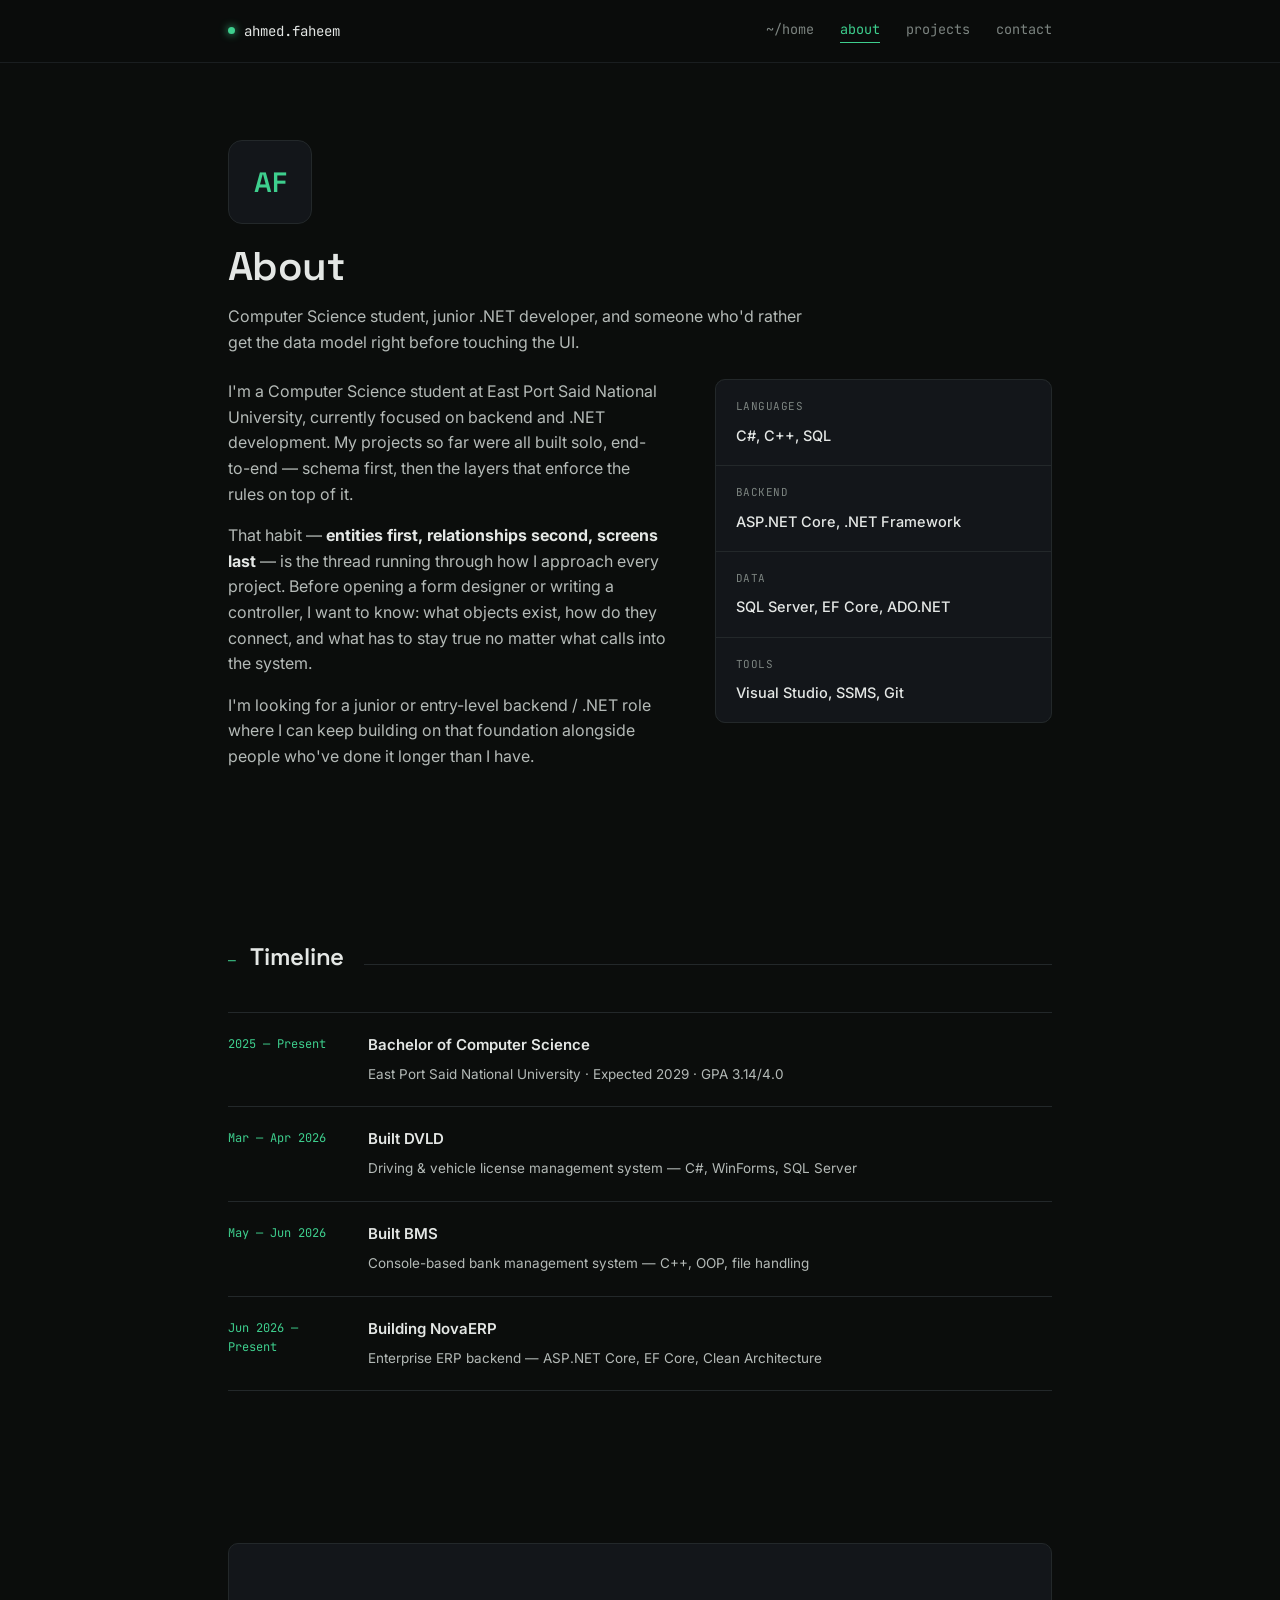
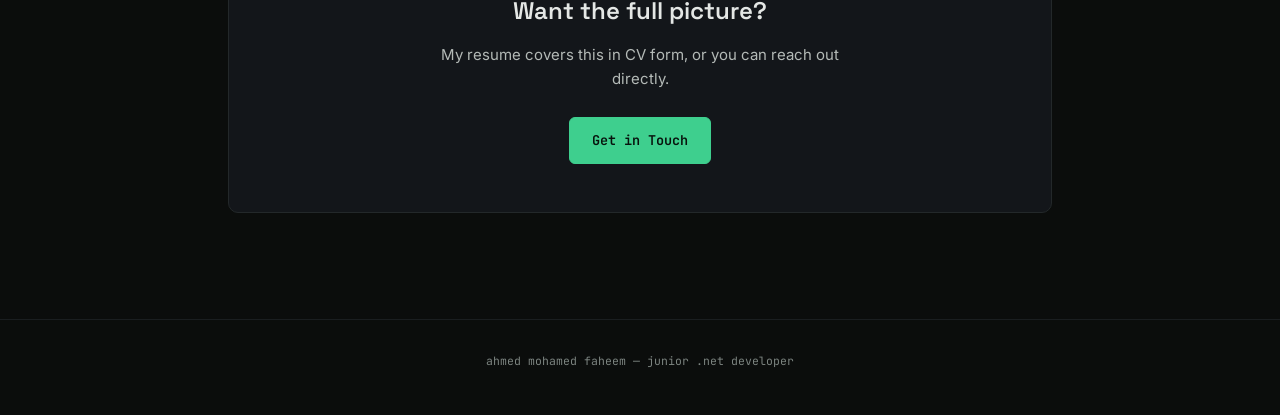
==== about.html @ 4e52b05b "Add files via upload" ====
<!DOCTYPE html>
<html lang="en">
<head>
<meta charset="UTF-8">
<meta name="viewport" content="width=device-width, initial-scale=1.0">
<title>About — Ahmed Faheem</title>
<link rel="stylesheet" href="styles.css">
<link rel="preconnect" href="https://fonts.googleapis.com">
<link href="https://fonts.googleapis.com/css2?family=Space+Grotesk:wght@500;600;700&family=Inter:wght@400;500;600;700&family=JetBrains+Mono:wght@400;500;600&display=swap" rel="stylesheet">
</head>
<body>

<nav class="nav">
  <div class="wrap">
    <a href="index.html" class="nav-mark"><span class="dot"></span>ahmed.faheem</a>
    <div class="nav-links">
      <a href="index.html">~/home</a>
      <a href="about.html" class="active">about</a>
      <a href="index.html#projects">projects</a>
      <a href="contact.html">contact</a>
    </div>
  </div>
</nav>

<header class="detail-head">
  <div class="wrap">
    <!-- AVATAR_SLOT: replace .avatar-fallback below with
         <img class="avatar" src="avatar.jpg" alt="Ahmed Mohamed Faheem">
         once a photo is provided -->
    <div class="avatar-fallback reveal">AF</div>
    <h1 class="detail-title reveal" style="margin-bottom:14px;">About</h1>
    <p class="detail-sub reveal">Computer Science student, junior .NET developer, and someone who'd rather get the data model right before touching the UI.</p>
  </div>
</header>

<section style="padding-top:24px;">
  <div class="wrap">
    <div class="about-grid reveal">
      <div class="about-text">
        <p>I'm a Computer Science student at East Port Said National University, currently focused on backend and .NET development. My projects so far were all built solo, end-to-end — schema first, then the layers that enforce the rules on top of it.</p>
        <p>That habit — <b>entities first, relationships second, screens last</b> — is the thread running through how I approach every project. Before opening a form designer or writing a controller, I want to know: what objects exist, how do they connect, and what has to stay true no matter what calls into the system.</p>
        <p>I'm looking for a junior or entry-level backend / .NET role where I can keep building on that foundation alongside people who've done it longer than I have.</p>
      </div>
      <div class="skills-grid" style="grid-template-columns:1fr; align-self:start;">
        <div class="skill-cell"><div class="skill-cell-label">Languages</div><div class="skill-cell-value">C#, C++, SQL</div></div>
        <div class="skill-cell"><div class="skill-cell-label">Backend</div><div class="skill-cell-value">ASP.NET Core, .NET Framework</div></div>
        <div class="skill-cell"><div class="skill-cell-label">Data</div><div class="skill-cell-value">SQL Server, EF Core, ADO.NET</div></div>
        <div class="skill-cell"><div class="skill-cell-label">Tools</div><div class="skill-cell-value">Visual Studio, SSMS, Git</div></div>
      </div>
    </div>
  </div>
</section>

<section>
  <div class="wrap">
    <div class="section-head reveal">
      <span class="section-num">—</span>
      <span class="section-title">Timeline</span>
      <span class="section-rule"></span>
    </div>
    <div class="timeline reveal">
      <div class="timeline-item">
        <div class="timeline-date">2025 — Present</div>
        <div class="timeline-body">
          <b>Bachelor of Computer Science</b>
          <span>East Port Said National University · Expected 2029 · GPA 3.14/4.0</span>
        </div>
      </div>
      <div class="timeline-item">
        <div class="timeline-date">Mar — Apr 2026</div>
        <div class="timeline-body">
          <b>Built DVLD</b>
          <span>Driving &amp; vehicle license management system — C#, WinForms, SQL Server</span>
        </div>
      </div>
      <div class="timeline-item">
        <div class="timeline-date">May — Jun 2026</div>
        <div class="timeline-body">
          <b>Built BMS</b>
          <span>Console-based bank management system — C++, OOP, file handling</span>
        </div>
      </div>
      <div class="timeline-item">
        <div class="timeline-date">Jun 2026 — Present</div>
        <div class="timeline-body">
          <b>Building NovaERP</b>
          <span>Enterprise ERP backend — ASP.NET Core, EF Core, Clean Architecture</span>
        </div>
      </div>
    </div>
  </div>
</section>

<section>
  <div class="wrap">
    <div class="cta-band reveal">
      <h2>Want the full picture?</h2>
      <p>My resume covers this in CV form, or you can reach out directly.</p>
      <a class="btn btn-solid" href="contact.html">Get in Touch</a>
    </div>
  </div>
</section>

<footer>
  ahmed mohamed faheem — junior .net developer
</footer>

<script src="script.js"></script>
</body>
</html>
---- styles.css ----
:root{
  --bg:#0B0D0C;
  --surface:#13161A;
  --surface-2:#171B1E;
  --border:#23282A;
  --border-soft:#1A1E20;
  --text:#E4E7E5;
  --text-soft:#B4BAB7;
  --muted:#7C8480;
  --accent:#3ECF8E;
  --accent-dim:#2A9D6C;
  --accent-wash:rgba(62,207,142,0.08);
  --mono:'JetBrains Mono','SF Mono','Courier New',monospace;
  --display:'Space Grotesk',-apple-system,'Segoe UI',sans-serif;
  --sans:'Inter',-apple-system,'Segoe UI',sans-serif;
}

*{margin:0;padding:0;box-sizing:border-box;}
html{scroll-behavior:smooth;}
body{
  background:var(--bg);
  color:var(--text);
  font-family:var(--sans);
  line-height:1.6;
  font-size:16px;
  -webkit-font-smoothing:antialiased;
}
a{color:inherit;text-decoration:none;}
::selection{background:rgba(62,207,142,0.25); color:#fff;}
a:focus-visible, button:focus-visible{ outline:2px solid var(--accent); outline-offset:3px; border-radius:2px; }
@media (prefers-reduced-motion: reduce){ *{animation-duration:0.01ms !important; transition-duration:0.01ms !important;} }
img{max-width:100%;display:block;}

.wrap{max-width:880px; margin:0 auto; padding:0 28px;}
.wrap-narrow{max-width:680px; margin:0 auto; padding:0 28px;}

/* ---------- NAV ---------- */
.nav{
  position:fixed; top:0; left:0; right:0; z-index:50;
  background:rgba(11,13,12,0.85);
  backdrop-filter:blur(10px);
  border-bottom:1px solid var(--border-soft);
  transition:border-color .25s;
}
.nav.scrolled{ border-bottom-color:var(--border); }
.nav .wrap{ display:flex; align-items:center; justify-content:space-between; height:62px; gap:12px; max-width:880px; }
.nav-mark{ font-family:var(--mono); font-size:14px; color:var(--text); flex-shrink:0; display:flex; align-items:center; gap:9px; }
.nav-mark .dot{ width:7px; height:7px; border-radius:50%; background:var(--accent); box-shadow:0 0 8px var(--accent); flex-shrink:0; }
.nav-links{ display:flex; gap:26px; font-size:13.5px; font-family:var(--mono); overflow-x:auto; -ms-overflow-style:none; scrollbar-width:none; min-width:0; }
.nav-links::-webkit-scrollbar{ display:none; }
.nav-links a{ color:var(--muted); transition:color .15s; white-space:nowrap; flex-shrink:0; position:relative; padding-bottom:3px; }
.nav-links a:hover{color:var(--text);}
.nav-links a.active{ color:var(--accent); }
.nav-links a.active::after{ content:''; position:absolute; left:0; right:0; bottom:0; height:1px; background:var(--accent); }
@media (max-width:480px){
  .nav .wrap{ padding:0 18px; }
  .nav-links{ gap:16px; font-size:12.5px; mask-image:linear-gradient(to right, black 88%, transparent 100%); }
}

/* ---------- HERO / TERMINAL ---------- */
.hero{ padding:148px 0 88px; }
.term{
  background:var(--surface); border:1px solid var(--border); border-radius:10px;
  overflow:hidden; box-shadow:0 24px 60px -30px rgba(0,0,0,0.6);
}
.term-bar{
  display:flex; align-items:center; gap:8px; padding:11px 16px;
  border-bottom:1px solid var(--border); background:var(--surface-2);
}
.term-dot{ width:10px; height:10px; border-radius:50%; }
.term-dot.r{ background:#FF5F57; } .term-dot.y{ background:#FEBC2E; } .term-dot.g{ background:#28C840; }
.term-title{ margin-left:8px; font-family:var(--mono); font-size:12px; color:var(--muted); }
.term-body{ padding:26px 28px 30px; font-family:var(--mono); font-size:14.5px; line-height:1.9; }
.term-line{ display:flex; gap:10px; flex-wrap:wrap; }
.term-prompt{ color:var(--accent); flex-shrink:0; }
.term-cmd{ color:var(--text); }
.term-out{ color:var(--text-soft); padding-left:20px; margin-bottom:4px; }
.term-out b{ color:var(--text); font-weight:600; }
.term-list{ padding-left:20px; color:var(--text-soft); }
.term-list span{ color:var(--accent); }
.cursor{
  display:inline-block; width:7px; height:15px; background:var(--accent);
  margin-left:6px; vertical-align:middle; animation:blink 1.1s step-end infinite;
}
@keyframes blink{ 50%{ opacity:0; } }

.hero-actions{ display:flex; gap:14px; margin-top:32px; flex-wrap:wrap; }

/* ---------- BUTTONS ---------- */
.btn{
  font-family:var(--mono); font-size:13.5px; font-weight:500; padding:12px 22px; border-radius:6px;
  transition:border-color .15s, background .15s, color .15s, transform .15s;
  display:inline-flex; align-items:center; gap:8px; cursor:pointer;
}
.btn:active{ transform:scale(0.97); }
.btn-solid{ background:var(--accent); color:#08130D; border:1px solid var(--accent); font-weight:600; }
.btn-solid:hover{ background:var(--accent-dim); border-color:var(--accent-dim); }
.btn-line{ border:1px solid var(--border); color:var(--text); }
.btn-line:hover{ border-color:var(--accent); color:var(--accent); }

/* ---------- SECTION SHELL ---------- */
section{padding:76px 0;}
.section-head{ margin-bottom:36px; display:flex; align-items:baseline; gap:14px; }
.section-num{ font-family:var(--mono); font-size:13px; color:var(--accent); }
.section-title{ font-family:var(--display); font-size:24px; font-weight:600; letter-spacing:-0.01em; }
.section-rule{ flex:1; height:1px; background:var(--border); margin-left:6px; }

/* ---------- ABOUT / INTRO TEXT ---------- */
.intro-text{ color:var(--text-soft); font-size:16px; max-width:640px; }
.intro-text b{ color:var(--text); font-weight:600; }

/* ---------- SKILLS ---------- */
.skills-grid{ display:grid; grid-template-columns:repeat(auto-fit, minmax(160px,1fr)); gap:1px; border:1px solid var(--border); background:var(--border); border-radius:10px; overflow:hidden; }
.skill-cell{ background:var(--surface); padding:18px 20px; transition:background .15s; }
.skill-cell:hover{ background:var(--surface-2); }
.skill-cell-label{ font-family:var(--mono); font-size:11px; color:var(--muted); text-transform:uppercase; letter-spacing:0.05em; margin-bottom:8px; }
.skill-cell-value{ font-size:14.5px; color:var(--text); font-weight:500; }

/* ---------- PROJECT LIST (senior dense rows) ---------- */
.work-list{ border-top:1px solid var(--border); }
.work-row{
  display:block; padding:30px 0; border-bottom:1px solid var(--border);
  transition:background .15s; position:relative;
}
.work-row-top{ display:flex; align-items:baseline; justify-content:space-between; gap:16px; margin-bottom:8px; flex-wrap:wrap; }
.work-row-title{ font-family:var(--display); font-size:19px; font-weight:600; display:flex; align-items:center; gap:10px; }
.work-row-title a{ transition:color .15s; }
.work-row-title a:hover{ color:var(--accent); }
.work-row-date{ font-family:var(--mono); font-size:12px; color:var(--muted); white-space:nowrap; }
.work-row-desc{ color:var(--text-soft); font-size:14.5px; margin-bottom:12px; max-width:600px; }
.work-row-tags{ font-family:var(--mono); font-size:11.5px; color:var(--muted); margin-bottom:10px; }
.work-row-tags span:not(:last-child)::after{ content:' · '; }
.work-row-link{
  font-family:var(--mono); font-size:13px; color:var(--accent); display:inline-flex; align-items:center; gap:6px;
  transition:gap .15s;
}
.work-row-link:hover{ gap:10px; }
.status-tag{
  font-family:var(--mono); font-size:10.5px; font-weight:600; padding:3px 9px; border-radius:10px;
  text-transform:uppercase; letter-spacing:0.04em; border:1px solid;
}
.status-progress{ color:#E0AA3E; border-color:#3A331E; background:#1C180E; }
.status-done{ color:var(--accent); border-color:#1E3327; background:#0E1714; }

/* ---------- PROJECT DETAIL PAGE ---------- */
.detail-head{ padding:140px 0 0; }
.back-link{
  font-family:var(--mono); font-size:13px; color:var(--muted);
  display:inline-flex; align-items:center; gap:6px; margin-bottom:26px;
  transition:color .15s;
}
.back-link:hover{color:var(--accent);}
.detail-title-row{ display:flex; align-items:flex-start; gap:14px; flex-wrap:wrap; margin-bottom:14px; }
.detail-title{ font-family:var(--display); font-size:clamp(28px,4.4vw,40px); font-weight:600; letter-spacing:-0.015em; line-height:1.15; }
.detail-sub{ color:var(--text-soft); font-size:16px; max-width:600px; margin-bottom:0; }

.meta-strip{
  display:flex; gap:36px; flex-wrap:wrap; padding:28px 0 0; margin-top:32px;
  border-top:1px solid var(--border);
}
.meta-item span:first-child{ display:block; font-family:var(--mono); font-size:11px; color:var(--muted); text-transform:uppercase; letter-spacing:0.05em; margin-bottom:6px; }
.meta-item span:last-child{ font-size:14px; color:var(--text); font-weight:500; }
.meta-item a{ color:var(--accent); }
.meta-item a:hover{ text-decoration:underline; }

.detail-block{ margin-bottom:52px; }
.detail-block h2{ font-family:var(--display); font-size:19px; font-weight:600; margin-bottom:14px; color:var(--text); }
.detail-block p{ color:var(--text-soft); font-size:15.5px; margin-bottom:13px; max-width:640px; }
.detail-block p b{ color:var(--text); font-weight:600; }

.schema-grid{ display:grid; grid-template-columns:repeat(auto-fit, minmax(160px,1fr)); gap:1px; margin:22px 0; border:1px solid var(--border); background:var(--border); border-radius:8px; overflow:hidden; }
.schema-table{ background:var(--surface); font-family:var(--mono); font-size:12px; }
.schema-table-head{ padding:9px 13px; font-weight:600; color:var(--accent); border-bottom:1px solid var(--border); background:var(--surface-2); }
.schema-table-row{ padding:7px 13px; border-bottom:1px solid var(--border-soft); color:var(--text-soft); display:flex; justify-content:space-between; gap:8px; }
.schema-table-row:last-child{ border-bottom:none; }
.schema-table-row em{ color:var(--muted); font-style:normal; font-size:11px; }

.code-block{
  background:var(--surface); border:1px solid var(--border); color:var(--text-soft); padding:20px 22px; border-radius:8px;
  font-family:var(--mono); font-size:12.5px; line-height:1.85; margin:20px 0; overflow-x:auto;
}
.code-block .c1{color:var(--accent);}
.code-block .c2{color:#6B93C9;}

.feature-list{ list-style:none; border-top:1px solid var(--border); }
.feature-list li{ padding:18px 0; border-bottom:1px solid var(--border); color:var(--text-soft); font-size:15px; max-width:660px; }
.feature-list b{ color:var(--text); }

.tag-row{ display:flex; flex-wrap:wrap; gap:8px; }
.tag{
  font-family:var(--mono); font-size:11.5px; padding:5px 11px;
  background:var(--surface); border:1px solid var(--border); color:var(--text-soft); border-radius:5px;
}

.detail-nav{
  display:flex; justify-content:space-between; padding:32px 0; border-top:1px solid var(--border);
  font-family:var(--mono); font-size:13px;
}
.detail-nav a{ color:var(--muted); transition:color .15s; }
.detail-nav a:hover{ color:var(--accent); }

/* ---------- ABOUT PAGE ---------- */
.about-grid{ display:grid; grid-template-columns:1.3fr 1fr; gap:48px; }
@media (max-width:760px){ .about-grid{grid-template-columns:1fr;} }
.about-text p{ color:var(--text-soft); font-size:16px; margin-bottom:16px; max-width:520px; }
.about-text b{ color:var(--text); }

.avatar{
  width:84px; height:84px; border-radius:14px; object-fit:cover;
  border:1px solid var(--border); margin-bottom:20px;
}
.avatar-fallback{
  width:84px; height:84px; border-radius:14px; margin-bottom:20px;
  background:var(--surface); border:1px solid var(--border);
  display:flex; align-items:center; justify-content:center;
  font-family:var(--display); font-size:28px; font-weight:600; color:var(--accent);
}

.timeline{ border-top:1px solid var(--border); }
.timeline-item{ display:grid; grid-template-columns:120px 1fr; gap:20px; padding:20px 0; border-bottom:1px solid var(--border); }
.timeline-date{ font-family:var(--mono); font-size:12px; color:var(--accent); padding-top:2px; }
.timeline-body b{ display:block; color:var(--text); margin-bottom:4px; font-size:15px; font-weight:600; }
.timeline-body span{ color:var(--text-soft); font-size:13.5px; }

/* ---------- CONTACT PAGE ---------- */
.contact-list{ border-top:1px solid var(--border); }
.contact-row{
  display:flex; justify-content:space-between; align-items:center;
  padding:22px 0; border-bottom:1px solid var(--border); transition:padding-left .15s, color .15s;
}
.contact-row:hover{ padding-left:6px; color:var(--accent); }
.contact-row-label{ font-family:var(--mono); font-size:12px; color:var(--muted); width:110px; flex-shrink:0; }
.contact-row-value{ font-size:15.5px; font-weight:500; flex:1; }
.contact-row-arrow{ font-family:var(--mono); color:var(--muted); transition:color .15s, transform .15s; }
.contact-row:hover .contact-row-arrow{ color:var(--accent); transform:translateX(3px); }

footer{
  padding:32px 0 44px; text-align:center; font-family:var(--mono); font-size:11.5px;
  color:var(--muted); border-top:1px solid var(--border-soft); margin-top:30px;
}

/* CTA band */
.cta-band{ border:1px solid var(--border); border-radius:10px; padding:48px 40px; text-align:center; background:var(--surface); }
.cta-band h2{ font-family:var(--display); font-size:24px; font-weight:600; margin-bottom:12px; }
.cta-band p{ color:var(--text-soft); max-width:440px; margin:0 auto 26px; font-size:15px; }

/* reveal on scroll — subtle, single pass */
.reveal{ opacity:0; transform:translateY(10px); transition:opacity .45s ease, transform .45s ease; }
.reveal.is-visible{ opacity:1; transform:translateY(0); }

/* back to top */
.back-to-top{
  position:fixed; bottom:24px; right:24px; z-index:60;
  width:42px; height:42px; border-radius:8px;
  background:var(--surface); border:1px solid var(--border); color:var(--text);
  display:flex; align-items:center; justify-content:center; font-family:var(--mono); font-size:15px;
  opacity:0; transform:translateY(8px); pointer-events:none;
  transition:opacity .2s, transform .2s, border-color .2s, color .2s;
}
.back-to-top.visible{ opacity:1; transform:translateY(0); pointer-events:auto; }
.back-to-top:hover{ border-color:var(--accent); color:var(--accent); }
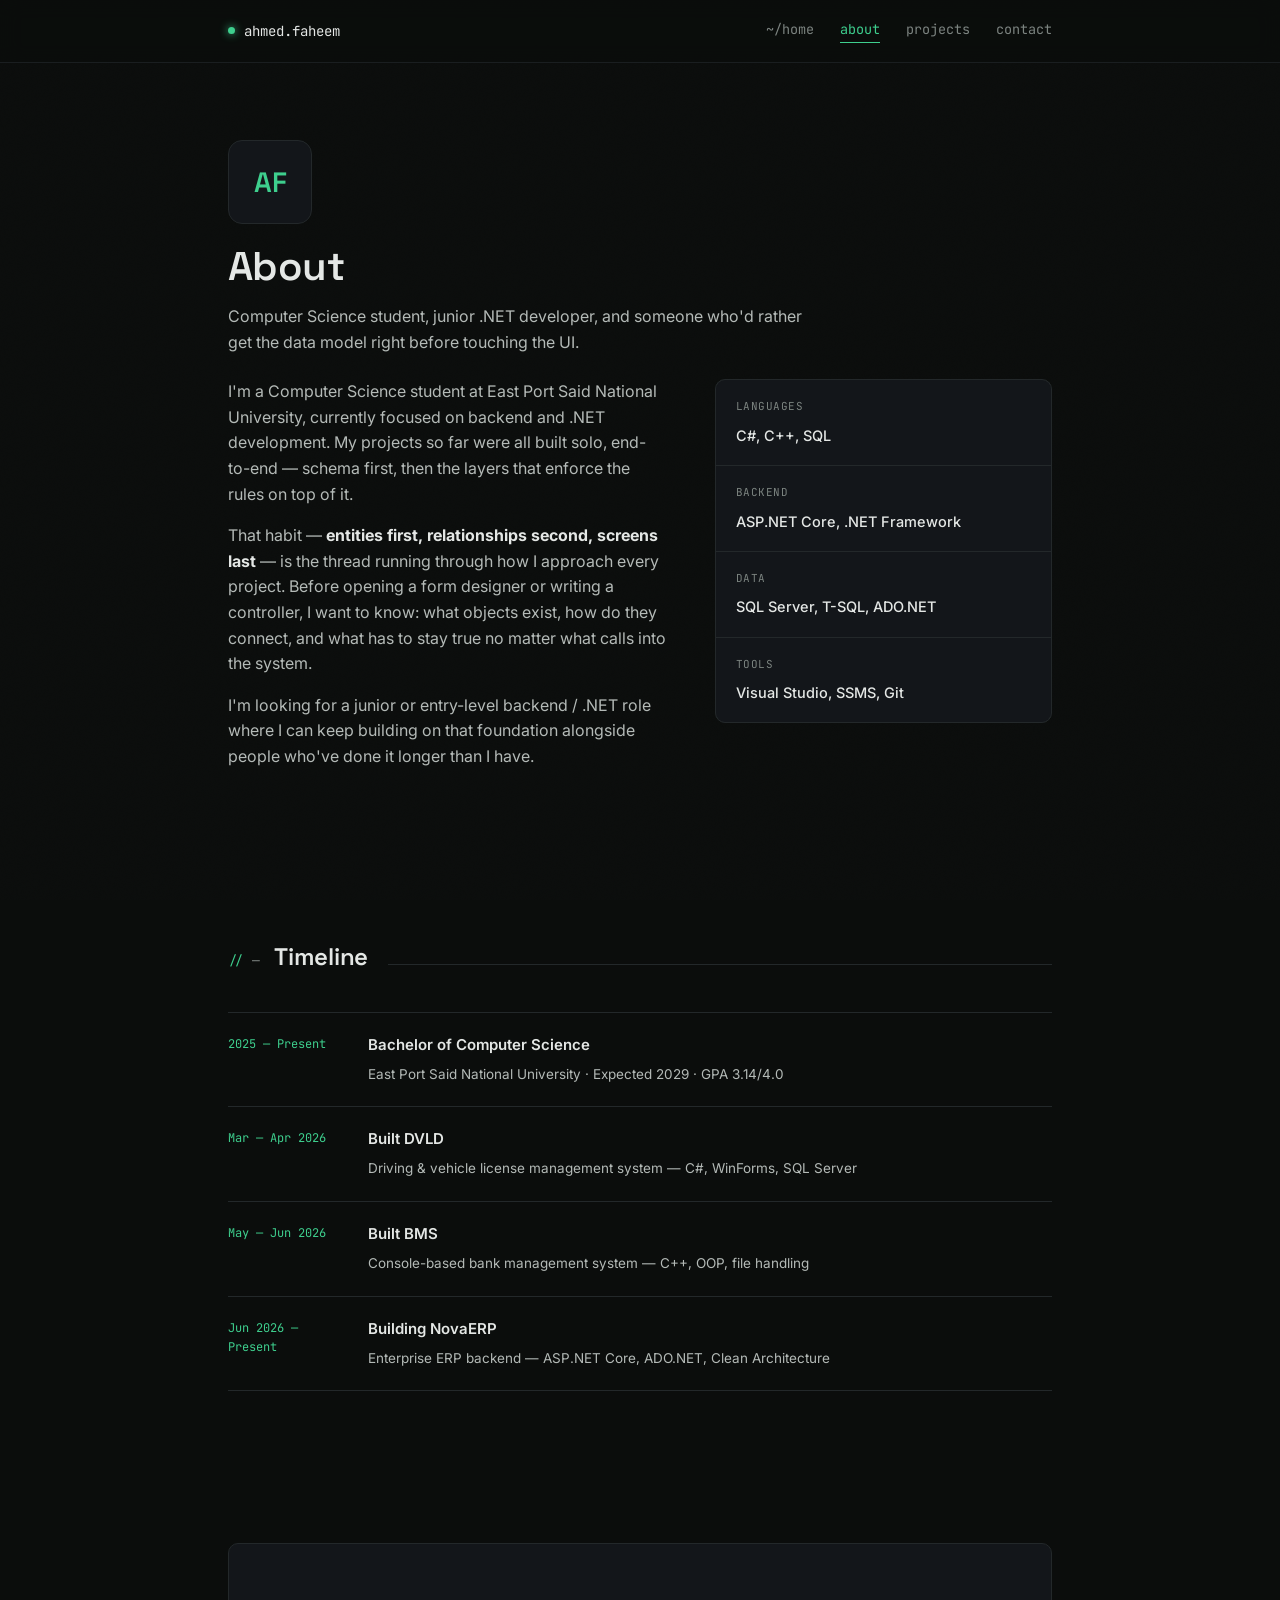
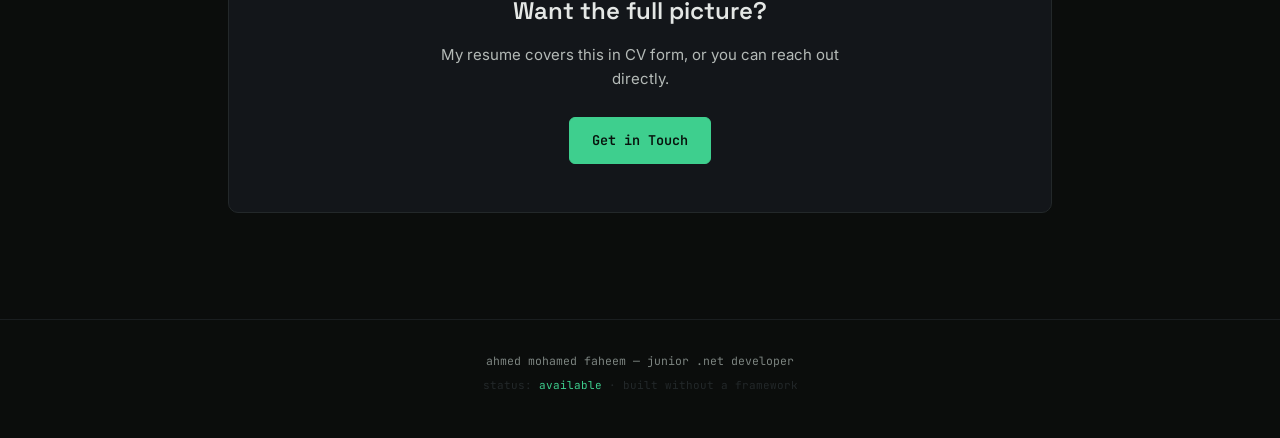
==== commit ddf0c8d7: "Add files via upload" ====
--- a/about.html
+++ b/about.html
@@ -44,7 +44,7 @@
       <div class="skills-grid" style="grid-template-columns:1fr; align-self:start;">
         <div class="skill-cell"><div class="skill-cell-label">Languages</div><div class="skill-cell-value">C#, C++, SQL</div></div>
         <div class="skill-cell"><div class="skill-cell-label">Backend</div><div class="skill-cell-value">ASP.NET Core, .NET Framework</div></div>
-        <div class="skill-cell"><div class="skill-cell-label">Data</div><div class="skill-cell-value">SQL Server, EF Core, ADO.NET</div></div>
+        <div class="skill-cell"><div class="skill-cell-label">Data</div><div class="skill-cell-value">SQL Server, T-SQL, ADO.NET</div></div>
         <div class="skill-cell"><div class="skill-cell-label">Tools</div><div class="skill-cell-value">Visual Studio, SSMS, Git</div></div>
       </div>
     </div>
@@ -84,7 +84,7 @@
         <div class="timeline-date">Jun 2026 — Present</div>
         <div class="timeline-body">
           <b>Building NovaERP</b>
-          <span>Enterprise ERP backend — ASP.NET Core, EF Core, Clean Architecture</span>
+          <span>Enterprise ERP backend — ASP.NET Core, ADO.NET, Clean Architecture</span>
         </div>
       </div>
     </div>
@@ -103,6 +103,7 @@
 
 <footer>
   ahmed mohamed faheem — junior .net developer
+  <div class="footer-meta">status: <span>available</span> · built without a framework</div>
 </footer>
 
 <script src="script.js"></script>
--- a/styles.css
+++ b/styles.css
@@ -24,6 +24,13 @@
   line-height:1.6;
   font-size:16px;
   -webkit-font-smoothing:antialiased;
+  position:relative;
+}
+body::before{
+  content:'';
+  position:fixed; inset:0; z-index:0; pointer-events:none;
+  background-image:url("data:image/svg+xml,%3Csvg xmlns='http://www.w3.org/2000/svg' width='120' height='120'%3E%3Cfilter id='n'%3E%3CfeTurbulence type='fractalNoise' baseFrequency='0.9' numOctaves='2' stitchTiles='stitch'/%3E%3C/filter%3E%3Crect width='100%25' height='100%25' filter='url(%23n)' opacity='0.025'/%3E%3C/svg%3E");
+  mix-blend-mode:overlay;
 }
 a{color:inherit;text-decoration:none;}
 ::selection{background:rgba(62,207,142,0.25); color:#fff;}
@@ -58,10 +65,17 @@
 }
 
 /* ---------- HERO / TERMINAL ---------- */
-.hero{ padding:148px 0 88px; }
+.hero{ padding:148px 0 88px; position:relative; }
+.hero-glow{
+  position:absolute; top:90px; left:50%; transform:translateX(-50%);
+  width:680px; height:380px; max-width:90vw;
+  background:radial-gradient(ellipse at center, rgba(62,207,142,0.10) 0%, rgba(62,207,142,0) 70%);
+  pointer-events:none; z-index:0;
+}
 .term{
   background:var(--surface); border:1px solid var(--border); border-radius:10px;
   overflow:hidden; box-shadow:0 24px 60px -30px rgba(0,0,0,0.6);
+  position:relative; z-index:1;
 }
 .term-bar{
   display:flex; align-items:center; gap:8px; padding:11px 16px;
@@ -101,7 +115,8 @@
 /* ---------- SECTION SHELL ---------- */
 section{padding:76px 0;}
 .section-head{ margin-bottom:36px; display:flex; align-items:baseline; gap:14px; }
-.section-num{ font-family:var(--mono); font-size:13px; color:var(--accent); }
+.section-num{ font-family:var(--mono); font-size:13px; color:var(--muted); }
+.section-num::before{ content:'// '; color:var(--accent); }
 .section-title{ font-family:var(--display); font-size:24px; font-weight:600; letter-spacing:-0.01em; }
 .section-rule{ flex:1; height:1px; background:var(--border); margin-left:6px; }
 
@@ -119,9 +134,15 @@
 /* ---------- PROJECT LIST (senior dense rows) ---------- */
 .work-list{ border-top:1px solid var(--border); }
 .work-row{
-  display:block; padding:30px 0; border-bottom:1px solid var(--border);
-  transition:background .15s; position:relative;
-}
+  display:block; padding:30px 0 30px 18px; border-bottom:1px solid var(--border);
+  transition:padding-left .2s; position:relative;
+}
+.work-row::before{
+  content:''; position:absolute; left:0; top:30px; bottom:30px; width:2px;
+  background:var(--border); transition:background .2s;
+}
+.work-row:hover{ padding-left:24px; }
+.work-row:hover::before{ background:var(--accent); }
 .work-row-top{ display:flex; align-items:baseline; justify-content:space-between; gap:16px; margin-bottom:8px; flex-wrap:wrap; }
 .work-row-title{ font-family:var(--display); font-size:19px; font-weight:600; display:flex; align-items:center; gap:10px; }
 .work-row-title a{ transition:color .15s; }
@@ -238,6 +259,8 @@
   padding:32px 0 44px; text-align:center; font-family:var(--mono); font-size:11.5px;
   color:var(--muted); border-top:1px solid var(--border-soft); margin-top:30px;
 }
+footer .footer-meta{ margin-top:6px; color:var(--border); font-size:11px; }
+footer .footer-meta span{ color:var(--accent); }
 
 /* CTA band */
 .cta-band{ border:1px solid var(--border); border-radius:10px; padding:48px 40px; text-align:center; background:var(--surface); }
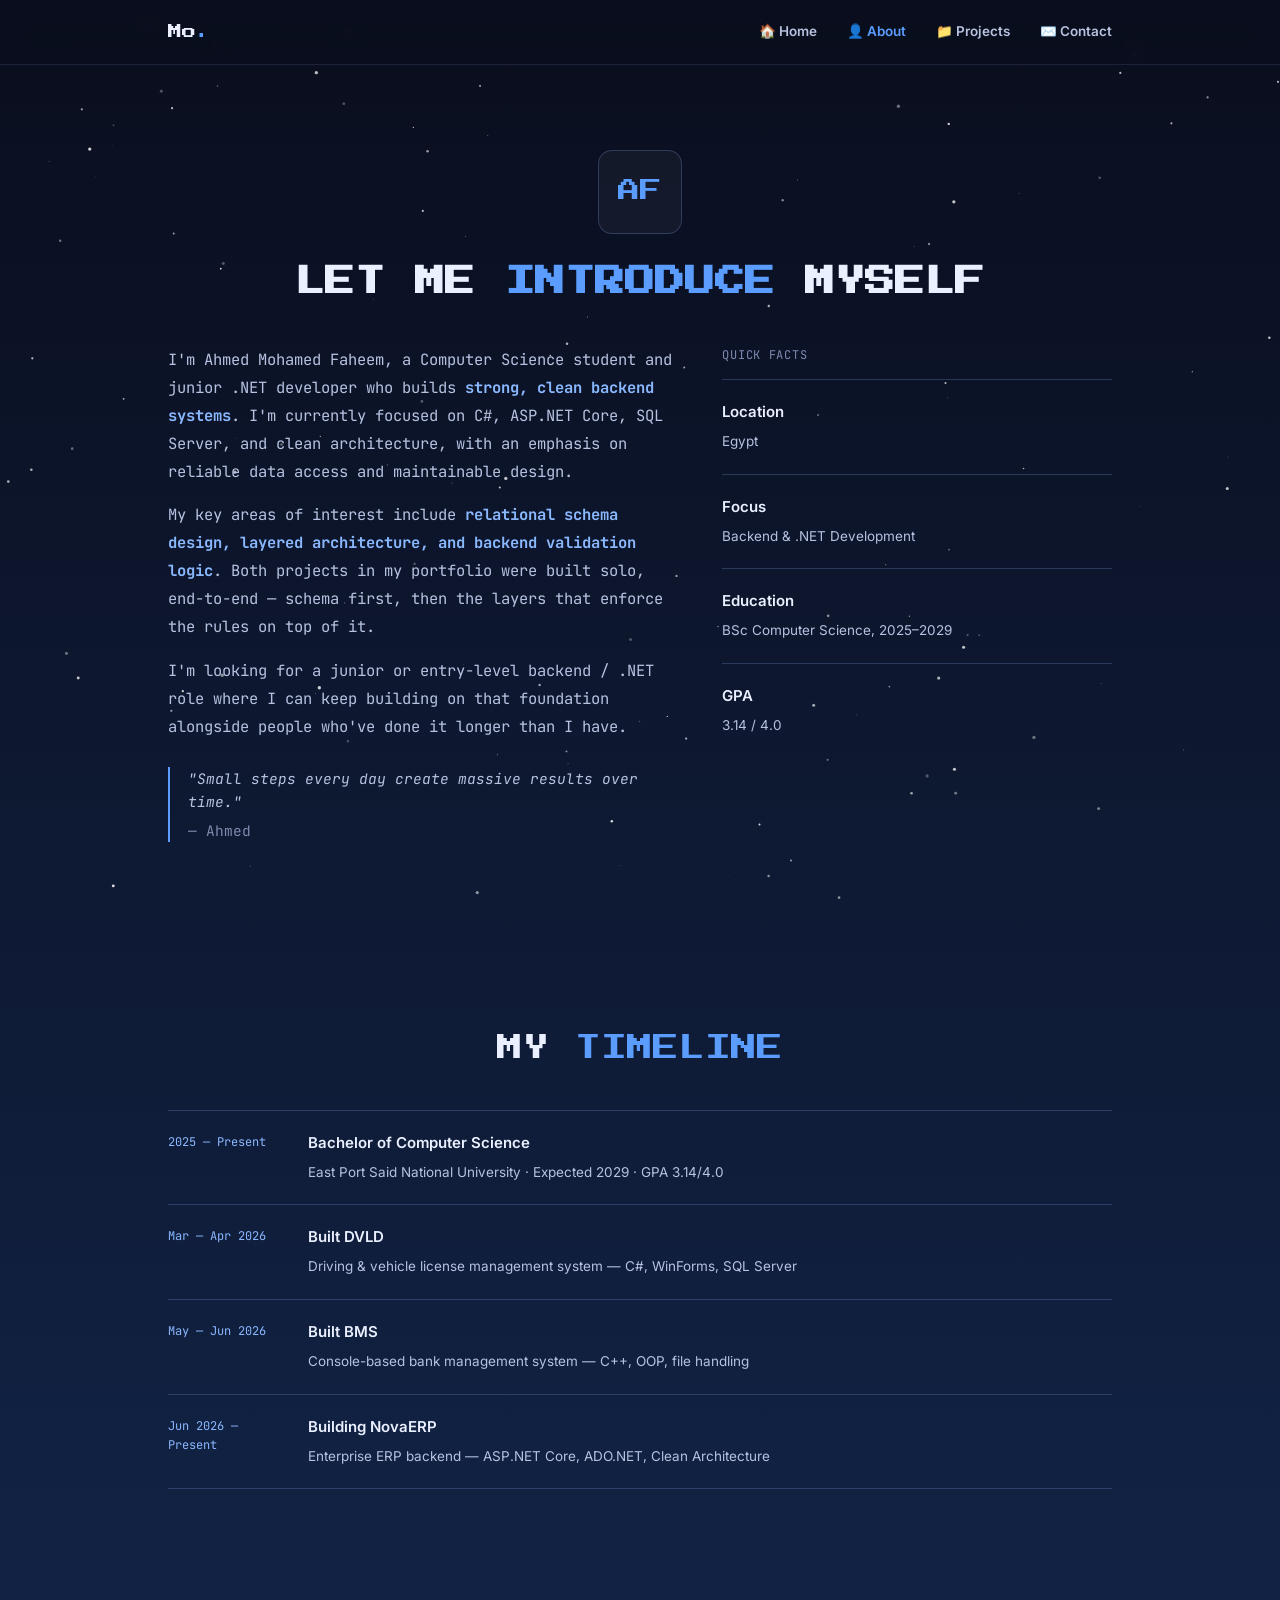
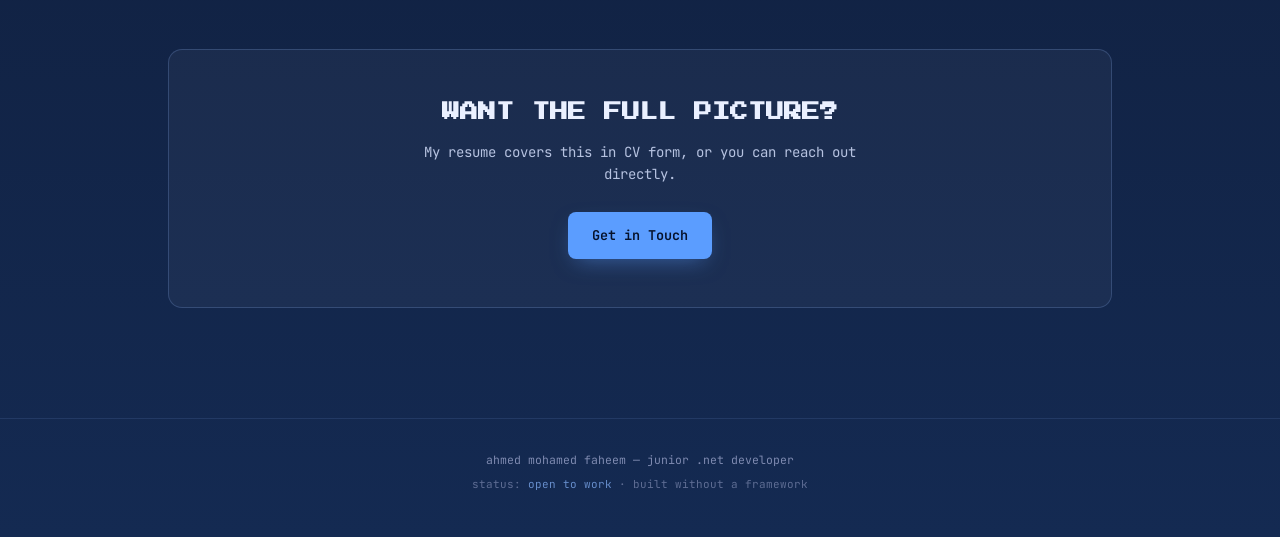
==== commit 4fecb77d: "Add files via upload" ====
--- a/about.html
+++ b/about.html
@@ -6,30 +6,28 @@
 <title>About — Ahmed Faheem</title>
 <link rel="stylesheet" href="styles.css">
 <link rel="preconnect" href="https://fonts.googleapis.com">
-<link href="https://fonts.googleapis.com/css2?family=Space+Grotesk:wght@500;600;700&family=Inter:wght@400;500;600;700&family=JetBrains+Mono:wght@400;500;600&display=swap" rel="stylesheet">
+<link href="https://fonts.googleapis.com/css2?family=Press+Start+2P&family=JetBrains+Mono:wght@400;500;600;700&family=Inter:wght@400;500;600;700&display=swap" rel="stylesheet">
 </head>
 <body>
 
+<canvas id="starfield"></canvas>
+
 <nav class="nav">
   <div class="wrap">
-    <a href="index.html" class="nav-mark"><span class="dot"></span>ahmed.faheem</a>
+    <a href="index.html" class="nav-mark">Mo<span>.</span></a>
     <div class="nav-links">
-      <a href="index.html">~/home</a>
-      <a href="about.html" class="active">about</a>
-      <a href="index.html#projects">projects</a>
-      <a href="contact.html">contact</a>
+      <a href="index.html">🏠 Home</a>
+      <a href="about.html" class="active">👤 About</a>
+      <a href="index.html#projects">📁 Projects</a>
+      <a href="contact.html">✉️ Contact</a>
     </div>
   </div>
 </nav>
 
-<header class="detail-head">
+<header class="page-head">
   <div class="wrap">
-    <!-- AVATAR_SLOT: replace .avatar-fallback below with
-         <img class="avatar" src="avatar.jpg" alt="Ahmed Mohamed Faheem">
-         once a photo is provided -->
-    <div class="avatar-fallback reveal">AF</div>
-    <h1 class="detail-title reveal" style="margin-bottom:14px;">About</h1>
-    <p class="detail-sub reveal">Computer Science student, junior .NET developer, and someone who'd rather get the data model right before touching the UI.</p>
+    <div class="avatar-fallback reveal" style="margin:0 auto 24px;">AF</div>
+    <h1 class="page-title reveal">LET ME <span class="accent-word" style="color:var(--accent);">INTRODUCE</span> MYSELF</h1>
   </div>
 </header>
 
@@ -37,15 +35,30 @@
   <div class="wrap">
     <div class="about-grid reveal">
       <div class="about-text">
-        <p>I'm a Computer Science student at East Port Said National University, currently focused on backend and .NET development. My projects so far were all built solo, end-to-end — schema first, then the layers that enforce the rules on top of it.</p>
-        <p>That habit — <b>entities first, relationships second, screens last</b> — is the thread running through how I approach every project. Before opening a form designer or writing a controller, I want to know: what objects exist, how do they connect, and what has to stay true no matter what calls into the system.</p>
+        <p>I'm Ahmed Mohamed Faheem, a Computer Science student and junior .NET developer who builds <b>strong, clean backend systems</b>. I'm currently focused on C#, ASP.NET Core, SQL Server, and clean architecture, with an emphasis on reliable data access and maintainable design.</p>
+        <p>My key areas of interest include <b>relational schema design, layered architecture, and backend validation logic</b>. Both projects in my portfolio were built solo, end-to-end — schema first, then the layers that enforce the rules on top of it.</p>
         <p>I'm looking for a junior or entry-level backend / .NET role where I can keep building on that foundation alongside people who've done it longer than I have.</p>
+        <div class="quote-block">
+          "Small steps every day create massive results over time."
+          <span>— Ahmed</span>
+        </div>
       </div>
-      <div class="skills-grid" style="grid-template-columns:1fr; align-self:start;">
-        <div class="skill-cell"><div class="skill-cell-label">Languages</div><div class="skill-cell-value">C#, C++, SQL</div></div>
-        <div class="skill-cell"><div class="skill-cell-label">Backend</div><div class="skill-cell-value">ASP.NET Core, .NET Framework</div></div>
-        <div class="skill-cell"><div class="skill-cell-label">Data</div><div class="skill-cell-value">SQL Server, T-SQL, ADO.NET</div></div>
-        <div class="skill-cell"><div class="skill-cell-label">Tools</div><div class="skill-cell-value">Visual Studio, SSMS, Git</div></div>
+      <div>
+        <div class="pill-row-label" style="margin-top:0; text-align:left;">Quick facts</div>
+        <div class="timeline" style="border-top:1px solid var(--border);">
+          <div class="timeline-item" style="grid-template-columns:1fr;">
+            <div class="timeline-body"><b>Location</b><span>Egypt</span></div>
+          </div>
+          <div class="timeline-item" style="grid-template-columns:1fr;">
+            <div class="timeline-body"><b>Focus</b><span>Backend &amp; .NET Development</span></div>
+          </div>
+          <div class="timeline-item" style="grid-template-columns:1fr;">
+            <div class="timeline-body"><b>Education</b><span>BSc Computer Science, 2025–2029</span></div>
+          </div>
+          <div class="timeline-item" style="grid-template-columns:1fr; border-bottom:none;">
+            <div class="timeline-body"><b>GPA</b><span>3.14 / 4.0</span></div>
+          </div>
+        </div>
       </div>
     </div>
   </div>
@@ -54,9 +67,7 @@
 <section>
   <div class="wrap">
     <div class="section-head reveal">
-      <span class="section-num">—</span>
-      <span class="section-title">Timeline</span>
-      <span class="section-rule"></span>
+      <div class="section-title">MY <span class="accent-word">TIMELINE</span></div>
     </div>
     <div class="timeline reveal">
       <div class="timeline-item">
@@ -94,7 +105,7 @@
 <section>
   <div class="wrap">
     <div class="cta-band reveal">
-      <h2>Want the full picture?</h2>
+      <h2>WANT THE FULL PICTURE?</h2>
       <p>My resume covers this in CV form, or you can reach out directly.</p>
       <a class="btn btn-solid" href="contact.html">Get in Touch</a>
     </div>
@@ -103,7 +114,7 @@
 
 <footer>
   ahmed mohamed faheem — junior .net developer
-  <div class="footer-meta">status: <span>available</span> · built without a framework</div>
+  <div class="footer-meta">status: <span>open to work</span> · built without a framework</div>
 </footer>
 
 <script src="script.js"></script>
--- a/styles.css
+++ b/styles.css
@@ -1,216 +1,266 @@
 :root{
-  --bg:#0B0D0C;
-  --surface:#13161A;
-  --surface-2:#171B1E;
-  --border:#23282A;
-  --border-soft:#1A1E20;
-  --text:#E4E7E5;
-  --text-soft:#B4BAB7;
-  --muted:#7C8480;
-  --accent:#3ECF8E;
-  --accent-dim:#2A9D6C;
-  --accent-wash:rgba(62,207,142,0.08);
+  --bg-top:#0A0E1E;
+  --bg-bottom:#142A52;
+  --surface:rgba(255,255,255,0.04);
+  --surface-2:rgba(255,255,255,0.07);
+  --border:rgba(120,150,210,0.28);
+  --border-soft:rgba(120,150,210,0.16);
+  --text:#EAF0FF;
+  --text-soft:#B6C2E0;
+  --muted:#7E8AB0;
+  --accent:#5B9DFF;
+  --accent-2:#8AB8FF;
+  --accent-dim:#3D6FCC;
+  --pixel:'Press Start 2P', monospace;
   --mono:'JetBrains Mono','SF Mono','Courier New',monospace;
-  --display:'Space Grotesk',-apple-system,'Segoe UI',sans-serif;
   --sans:'Inter',-apple-system,'Segoe UI',sans-serif;
 }
 
 *{margin:0;padding:0;box-sizing:border-box;}
 html{scroll-behavior:smooth;}
 body{
-  background:var(--bg);
+  background:linear-gradient(180deg, var(--bg-top) 0%, var(--bg-bottom) 100%);
   color:var(--text);
   font-family:var(--sans);
   line-height:1.6;
   font-size:16px;
   -webkit-font-smoothing:antialiased;
   position:relative;
-}
-body::before{
-  content:'';
-  position:fixed; inset:0; z-index:0; pointer-events:none;
-  background-image:url("data:image/svg+xml,%3Csvg xmlns='http://www.w3.org/2000/svg' width='120' height='120'%3E%3Cfilter id='n'%3E%3CfeTurbulence type='fractalNoise' baseFrequency='0.9' numOctaves='2' stitchTiles='stitch'/%3E%3C/filter%3E%3Crect width='100%25' height='100%25' filter='url(%23n)' opacity='0.025'/%3E%3C/svg%3E");
-  mix-blend-mode:overlay;
+  min-height:100vh;
 }
 a{color:inherit;text-decoration:none;}
-::selection{background:rgba(62,207,142,0.25); color:#fff;}
+::selection{background:rgba(91,157,255,0.3); color:#fff;}
 a:focus-visible, button:focus-visible{ outline:2px solid var(--accent); outline-offset:3px; border-radius:2px; }
 @media (prefers-reduced-motion: reduce){ *{animation-duration:0.01ms !important; transition-duration:0.01ms !important;} }
 img{max-width:100%;display:block;}
 
-.wrap{max-width:880px; margin:0 auto; padding:0 28px;}
-.wrap-narrow{max-width:680px; margin:0 auto; padding:0 28px;}
+#starfield{
+  position:fixed; inset:0; z-index:0; pointer-events:none;
+}
+
+.wrap{max-width:1000px; margin:0 auto; padding:0 28px; position:relative; z-index:1;}
+.wrap-narrow{max-width:720px; margin:0 auto; padding:0 28px; position:relative; z-index:1;}
 
 /* ---------- NAV ---------- */
 .nav{
   position:fixed; top:0; left:0; right:0; z-index:50;
-  background:rgba(11,13,12,0.85);
+  background:rgba(10,14,30,0.72);
   backdrop-filter:blur(10px);
   border-bottom:1px solid var(--border-soft);
   transition:border-color .25s;
 }
 .nav.scrolled{ border-bottom-color:var(--border); }
-.nav .wrap{ display:flex; align-items:center; justify-content:space-between; height:62px; gap:12px; max-width:880px; }
-.nav-mark{ font-family:var(--mono); font-size:14px; color:var(--text); flex-shrink:0; display:flex; align-items:center; gap:9px; }
-.nav-mark .dot{ width:7px; height:7px; border-radius:50%; background:var(--accent); box-shadow:0 0 8px var(--accent); flex-shrink:0; }
-.nav-links{ display:flex; gap:26px; font-size:13.5px; font-family:var(--mono); overflow-x:auto; -ms-overflow-style:none; scrollbar-width:none; min-width:0; }
+.nav .wrap{ display:flex; align-items:center; justify-content:space-between; height:64px; gap:12px; max-width:1000px; }
+.nav-mark{ font-family:var(--pixel); font-size:14px; color:var(--text); flex-shrink:0; }
+.nav-mark span{ color:var(--accent); }
+.nav-links{ display:flex; gap:30px; font-size:13.5px; font-weight:600; overflow-x:auto; -ms-overflow-style:none; scrollbar-width:none; }
 .nav-links::-webkit-scrollbar{ display:none; }
-.nav-links a{ color:var(--muted); transition:color .15s; white-space:nowrap; flex-shrink:0; position:relative; padding-bottom:3px; }
+.nav-links a{ color:var(--text-soft); transition:color .15s; white-space:nowrap; flex-shrink:0; display:flex; align-items:center; gap:6px; }
 .nav-links a:hover{color:var(--text);}
 .nav-links a.active{ color:var(--accent); }
-.nav-links a.active::after{ content:''; position:absolute; left:0; right:0; bottom:0; height:1px; background:var(--accent); }
 @media (max-width:480px){
   .nav .wrap{ padding:0 18px; }
-  .nav-links{ gap:16px; font-size:12.5px; mask-image:linear-gradient(to right, black 88%, transparent 100%); }
-}
-
-/* ---------- HERO / TERMINAL ---------- */
-.hero{ padding:148px 0 88px; position:relative; }
-.hero-glow{
-  position:absolute; top:90px; left:50%; transform:translateX(-50%);
-  width:680px; height:380px; max-width:90vw;
-  background:radial-gradient(ellipse at center, rgba(62,207,142,0.10) 0%, rgba(62,207,142,0) 70%);
-  pointer-events:none; z-index:0;
-}
-.term{
-  background:var(--surface); border:1px solid var(--border); border-radius:10px;
-  overflow:hidden; box-shadow:0 24px 60px -30px rgba(0,0,0,0.6);
-  position:relative; z-index:1;
-}
-.term-bar{
-  display:flex; align-items:center; gap:8px; padding:11px 16px;
-  border-bottom:1px solid var(--border); background:var(--surface-2);
-}
-.term-dot{ width:10px; height:10px; border-radius:50%; }
-.term-dot.r{ background:#FF5F57; } .term-dot.y{ background:#FEBC2E; } .term-dot.g{ background:#28C840; }
-.term-title{ margin-left:8px; font-family:var(--mono); font-size:12px; color:var(--muted); }
-.term-body{ padding:26px 28px 30px; font-family:var(--mono); font-size:14.5px; line-height:1.9; }
-.term-line{ display:flex; gap:10px; flex-wrap:wrap; }
-.term-prompt{ color:var(--accent); flex-shrink:0; }
-.term-cmd{ color:var(--text); }
-.term-out{ color:var(--text-soft); padding-left:20px; margin-bottom:4px; }
-.term-out b{ color:var(--text); font-weight:600; }
-.term-list{ padding-left:20px; color:var(--text-soft); }
-.term-list span{ color:var(--accent); }
+  .nav-mark{ font-size:11px; }
+  .nav-links{ gap:18px; font-size:12.5px; mask-image:linear-gradient(to right, black 88%, transparent 100%); }
+}
+
+/* ---------- HERO ---------- */
+.hero{ padding:150px 0 100px; position:relative; }
+.hero-greet{
+  font-family:var(--mono); font-size:15px; color:var(--text-soft); margin-bottom:18px;
+  display:flex; align-items:center; gap:10px;
+}
+.wave{ display:inline-block; animation:wave 2.2s ease-in-out infinite; transform-origin:70% 70%; }
+@keyframes wave{ 0%,100%{transform:rotate(0deg);} 15%{transform:rotate(14deg);} 30%{transform:rotate(-8deg);} 45%{transform:rotate(14deg);} 60%{transform:rotate(0deg);} }
+
+.hero-name{
+  font-family:var(--pixel); font-weight:400; letter-spacing:0.01em;
+  font-size:clamp(22px,4.2vw,42px); line-height:1.5; color:var(--text);
+}
+.hero-name .accent-word{ color:var(--accent); }
+.hero-type-row{ display:flex; align-items:center; gap:2px; min-height:1.6em; }
+.hero-typed{ font-family:var(--pixel); font-size:clamp(16px,2.6vw,24px); color:var(--accent-2); }
 .cursor{
-  display:inline-block; width:7px; height:15px; background:var(--accent);
-  margin-left:6px; vertical-align:middle; animation:blink 1.1s step-end infinite;
+  display:inline-block; width:3px; height:1.1em; background:var(--accent);
+  margin-left:4px; animation:blink 1s step-end infinite;
 }
 @keyframes blink{ 50%{ opacity:0; } }
 
-.hero-actions{ display:flex; gap:14px; margin-top:32px; flex-wrap:wrap; }
+.hero-sub{ font-family:var(--mono); font-size:14.5px; color:var(--text-soft); margin-top:22px; max-width:560px; line-height:1.8; }
+.hero-actions{ display:flex; gap:14px; margin-top:36px; flex-wrap:wrap; }
+
+.avatar-fallback{
+  width:84px; height:84px; border-radius:14px; margin-bottom:24px;
+  background:var(--surface); border:1px solid var(--border);
+  display:flex; align-items:center; justify-content:center;
+  font-family:var(--pixel); font-size:22px; color:var(--accent);
+}
 
 /* ---------- BUTTONS ---------- */
 .btn{
-  font-family:var(--mono); font-size:13.5px; font-weight:500; padding:12px 22px; border-radius:6px;
-  transition:border-color .15s, background .15s, color .15s, transform .15s;
+  font-family:var(--mono); font-size:13.5px; font-weight:600; padding:13px 24px; border-radius:8px;
+  transition:transform .15s, box-shadow .15s, background .15s, border-color .15s, color .15s;
   display:inline-flex; align-items:center; gap:8px; cursor:pointer;
 }
-.btn:active{ transform:scale(0.97); }
-.btn-solid{ background:var(--accent); color:#08130D; border:1px solid var(--accent); font-weight:600; }
-.btn-solid:hover{ background:var(--accent-dim); border-color:var(--accent-dim); }
+.btn:active{ transform:scale(0.96); }
+.btn-solid{ background:var(--accent); color:#06122B; box-shadow:0 8px 22px -8px rgba(91,157,255,0.5); }
+.btn-solid:hover{ background:var(--accent-2); transform:translateY(-2px); }
 .btn-line{ border:1px solid var(--border); color:var(--text); }
-.btn-line:hover{ border-color:var(--accent); color:var(--accent); }
+.btn-line:hover{ border-color:var(--accent); color:var(--accent); transform:translateY(-2px); }
 
 /* ---------- SECTION SHELL ---------- */
-section{padding:76px 0;}
-.section-head{ margin-bottom:36px; display:flex; align-items:baseline; gap:14px; }
-.section-num{ font-family:var(--mono); font-size:13px; color:var(--muted); }
-.section-num::before{ content:'// '; color:var(--accent); }
-.section-title{ font-family:var(--display); font-size:24px; font-weight:600; letter-spacing:-0.01em; }
-.section-rule{ flex:1; height:1px; background:var(--border); margin-left:6px; }
-
-/* ---------- ABOUT / INTRO TEXT ---------- */
-.intro-text{ color:var(--text-soft); font-size:16px; max-width:640px; }
-.intro-text b{ color:var(--text); font-weight:600; }
-
-/* ---------- SKILLS ---------- */
-.skills-grid{ display:grid; grid-template-columns:repeat(auto-fit, minmax(160px,1fr)); gap:1px; border:1px solid var(--border); background:var(--border); border-radius:10px; overflow:hidden; }
-.skill-cell{ background:var(--surface); padding:18px 20px; transition:background .15s; }
-.skill-cell:hover{ background:var(--surface-2); }
-.skill-cell-label{ font-family:var(--mono); font-size:11px; color:var(--muted); text-transform:uppercase; letter-spacing:0.05em; margin-bottom:8px; }
-.skill-cell-value{ font-size:14.5px; color:var(--text); font-weight:500; }
-
-/* ---------- PROJECT LIST (senior dense rows) ---------- */
-.work-list{ border-top:1px solid var(--border); }
-.work-row{
-  display:block; padding:30px 0 30px 18px; border-bottom:1px solid var(--border);
-  transition:padding-left .2s; position:relative;
-}
-.work-row::before{
-  content:''; position:absolute; left:0; top:30px; bottom:30px; width:2px;
-  background:var(--border); transition:background .2s;
-}
-.work-row:hover{ padding-left:24px; }
-.work-row:hover::before{ background:var(--accent); }
-.work-row-top{ display:flex; align-items:baseline; justify-content:space-between; gap:16px; margin-bottom:8px; flex-wrap:wrap; }
-.work-row-title{ font-family:var(--display); font-size:19px; font-weight:600; display:flex; align-items:center; gap:10px; }
-.work-row-title a{ transition:color .15s; }
-.work-row-title a:hover{ color:var(--accent); }
-.work-row-date{ font-family:var(--mono); font-size:12px; color:var(--muted); white-space:nowrap; }
-.work-row-desc{ color:var(--text-soft); font-size:14.5px; margin-bottom:12px; max-width:600px; }
-.work-row-tags{ font-family:var(--mono); font-size:11.5px; color:var(--muted); margin-bottom:10px; }
-.work-row-tags span:not(:last-child)::after{ content:' · '; }
-.work-row-link{
-  font-family:var(--mono); font-size:13px; color:var(--accent); display:inline-flex; align-items:center; gap:6px;
-  transition:gap .15s;
-}
-.work-row-link:hover{ gap:10px; }
-.status-tag{
-  font-family:var(--mono); font-size:10.5px; font-weight:600; padding:3px 9px; border-radius:10px;
-  text-transform:uppercase; letter-spacing:0.04em; border:1px solid;
-}
-.status-progress{ color:#E0AA3E; border-color:#3A331E; background:#1C180E; }
-.status-done{ color:var(--accent); border-color:#1E3327; background:#0E1714; }
-
-/* ---------- PROJECT DETAIL PAGE ---------- */
-.detail-head{ padding:140px 0 0; }
+section{padding:80px 0; position:relative;}
+.section-head{ margin-bottom:40px; text-align:center; }
+.section-title{
+  font-family:var(--pixel); font-size:clamp(18px,2.6vw,26px); color:var(--text);
+  margin-bottom:10px;
+}
+.section-title .accent-word{ color:var(--accent); }
+.section-sub{ font-family:var(--mono); font-size:13.5px; color:var(--text-soft); max-width:560px; margin:0 auto; }
+
+/* ---------- PROJECT CARDS ---------- */
+.card-grid{ display:grid; grid-template-columns:repeat(3, 1fr); gap:24px; }
+@media (max-width:900px){ .card-grid{ grid-template-columns:1fr; } }
+.proj-card{
+  background:var(--surface); border:1px solid var(--border); border-radius:14px;
+  padding:28px; transition:transform .2s, box-shadow .2s, border-color .2s;
+  display:flex; flex-direction:column;
+}
+.proj-card:hover{ transform:translateY(-4px); border-color:var(--accent); box-shadow:0 16px 36px -16px rgba(91,157,255,0.3); }
+.proj-card-title{ font-family:var(--pixel); font-size:14px; color:var(--accent-2); margin-bottom:14px; line-height:1.6; }
+.proj-status{
+  display:inline-block; font-family:var(--mono); font-size:10px; font-weight:600; padding:3px 9px; border-radius:10px;
+  text-transform:uppercase; letter-spacing:0.04em; border:1px solid; margin-bottom:14px;
+}
+.status-progress{ color:#FFC15E; border-color:#5A4420; background:rgba(255,193,94,0.08); }
+.status-done{ color:var(--accent-2); border-color:#2C4A7A; background:rgba(91,157,255,0.08); }
+.proj-card-desc{ color:var(--text-soft); font-size:14px; line-height:1.7; margin-bottom:20px; flex:1; }
+.proj-card-tags{ font-family:var(--mono); font-size:11px; color:var(--muted); margin-bottom:18px; }
+.proj-card-tags span:not(:last-child)::after{ content:' · '; }
+.proj-card-links{ display:flex; gap:10px; flex-wrap:wrap; }
+.proj-btn{
+  display:inline-flex; align-items:center; gap:6px; font-family:var(--mono); font-size:12px; font-weight:600;
+  padding:9px 16px; border-radius:8px; background:var(--surface-2); border:1px solid var(--border); color:var(--text);
+  transition:border-color .15s, color .15s, transform .15s;
+}
+.proj-btn:hover{ border-color:var(--accent); color:var(--accent-2); transform:translateY(-2px); }
+
+/* ---------- SKILL PILLS ---------- */
+.pill-row-label{ font-family:var(--mono); font-size:12px; color:var(--muted); text-transform:uppercase; letter-spacing:0.06em; margin:28px 0 14px; text-align:center; }
+.pill-grid{ display:flex; flex-wrap:wrap; gap:12px; justify-content:center; }
+.pill{
+  display:inline-flex; align-items:center; gap:9px;
+  background:var(--surface); border:1px solid var(--border); color:var(--text);
+  font-family:var(--mono); font-size:13px; font-weight:600;
+  padding:11px 20px; border-radius:24px;
+  transition:transform .15s, border-color .15s, background .15s;
+}
+.pill:hover{ transform:translateY(-2px); border-color:var(--accent); background:var(--surface-2); }
+.pill .ic{ font-size:15px; }
+
+/* ---------- CONTRIBUTION GRID ---------- */
+.contrib-wrap{ overflow-x:auto; padding-bottom:8px; }
+.contrib-grid{ display:grid; grid-template-columns:repeat(26, 14px); grid-auto-rows:14px; gap:3px; min-width:600px; }
+.contrib-cell{ width:14px; height:14px; border-radius:2px; background:rgba(255,255,255,0.06); }
+.contrib-cell.l1{ background:rgba(91,157,255,0.25); }
+.contrib-cell.l2{ background:rgba(91,157,255,0.5); }
+.contrib-cell.l3{ background:rgba(91,157,255,0.8); }
+.contrib-cell.l4{ background:var(--accent-2); }
+.contrib-months{ font-family:var(--mono); font-size:10.5px; color:var(--muted); display:grid; grid-template-columns:repeat(26, 14px); gap:3px; min-width:600px; margin-bottom:8px; }
+
+/* ---------- ABOUT PAGE ---------- */
+.about-grid{ display:grid; grid-template-columns:1.3fr 1fr; gap:48px; align-items:start; }
+@media (max-width:760px){ .about-grid{grid-template-columns:1fr;} }
+.about-text p{ color:var(--text-soft); font-size:15.5px; margin-bottom:16px; max-width:540px; font-family:var(--mono); line-height:1.8; }
+.about-text b{ color:var(--accent-2); }
+.quote-block{
+  border-left:2px solid var(--accent); padding-left:18px; margin:26px 0;
+  font-family:var(--mono); font-style:italic; color:var(--text-soft); font-size:14.5px;
+}
+.quote-block span{ display:block; margin-top:6px; color:var(--muted); font-style:normal; }
+
+.timeline{ border-top:1px solid var(--border); }
+.timeline-item{ display:grid; grid-template-columns:120px 1fr; gap:20px; padding:20px 0; border-bottom:1px solid var(--border); }
+.timeline-date{ font-family:var(--mono); font-size:12px; color:var(--accent-2); padding-top:2px; }
+.timeline-body b{ display:block; color:var(--text); margin-bottom:4px; font-size:15px; font-weight:600; }
+.timeline-body span{ color:var(--text-soft); font-size:13.5px; }
+
+/* ---------- CONTACT PAGE ---------- */
+.contact-grid{ display:grid; grid-template-columns:repeat(4, 1fr); gap:18px; max-width:640px; margin:0 auto; }
+@media (max-width:640px){ .contact-grid{ grid-template-columns:repeat(2,1fr); } }
+.contact-orb{
+  width:56px; height:56px; border-radius:50%; background:var(--surface); border:1px solid var(--border);
+  display:flex; align-items:center; justify-content:center; font-size:20px; color:var(--text);
+  margin:0 auto 10px; transition:transform .2s, border-color .2s, background .2s;
+}
+.contact-card{ text-align:center; }
+.contact-card:hover .contact-orb{ transform:translateY(-4px) scale(1.06); border-color:var(--accent); background:var(--surface-2); color:var(--accent-2); }
+.contact-card-label{ font-family:var(--mono); font-size:12px; color:var(--text-soft); }
+.contact-card:hover .contact-card-label{ color:var(--accent-2); }
+
+.contact-detail{ text-align:center; font-family:var(--mono); font-size:14px; color:var(--text-soft); margin-bottom:40px; }
+.contact-detail a{ color:var(--accent-2); }
+.contact-detail a:hover{ text-decoration:underline; }
+
+footer{
+  padding:32px 0 44px; text-align:center; font-family:var(--mono); font-size:11.5px;
+  color:var(--muted); border-top:1px solid var(--border-soft); margin-top:30px; position:relative; z-index:1;
+}
+footer .footer-meta{ margin-top:6px; color:var(--muted); font-size:11px; opacity:0.7; }
+footer .footer-meta span{ color:var(--accent-2); }
+
+.cta-band{ border:1px solid var(--border); border-radius:14px; padding:48px 40px; text-align:center; background:var(--surface); }
+.cta-band h2{ font-family:var(--pixel); font-size:18px; margin-bottom:14px; color:var(--text); }
+.cta-band p{ color:var(--text-soft); max-width:440px; margin:0 auto 26px; font-size:14px; font-family:var(--mono); }
+
+/* ---------- DETAIL / PAGE HEAD ---------- */
+.page-head{ padding:150px 0 0; text-align:center; }
 .back-link{
   font-family:var(--mono); font-size:13px; color:var(--muted);
-  display:inline-flex; align-items:center; gap:6px; margin-bottom:26px;
+  display:inline-flex; align-items:center; gap:6px; margin-bottom:30px;
   transition:color .15s;
 }
-.back-link:hover{color:var(--accent);}
-.detail-title-row{ display:flex; align-items:flex-start; gap:14px; flex-wrap:wrap; margin-bottom:14px; }
-.detail-title{ font-family:var(--display); font-size:clamp(28px,4.4vw,40px); font-weight:600; letter-spacing:-0.015em; line-height:1.15; }
-.detail-sub{ color:var(--text-soft); font-size:16px; max-width:600px; margin-bottom:0; }
+.back-link:hover{color:var(--accent-2);}
+.page-title{ font-family:var(--pixel); font-size:clamp(20px,3.6vw,30px); color:var(--text); margin-bottom:16px; line-height:1.6; }
+.page-sub{ color:var(--text-soft); font-family:var(--mono); font-size:14px; max-width:560px; margin:0 auto; line-height:1.8; }
 
 .meta-strip{
-  display:flex; gap:36px; flex-wrap:wrap; padding:28px 0 0; margin-top:32px;
+  display:flex; gap:32px; flex-wrap:wrap; justify-content:center; padding:28px 0 0; margin-top:32px;
   border-top:1px solid var(--border);
 }
-.meta-item span:first-child{ display:block; font-family:var(--mono); font-size:11px; color:var(--muted); text-transform:uppercase; letter-spacing:0.05em; margin-bottom:6px; }
-.meta-item span:last-child{ font-size:14px; color:var(--text); font-weight:500; }
-.meta-item a{ color:var(--accent); }
+.meta-item{ text-align:center; }
+.meta-item span:first-child{ display:block; font-family:var(--mono); font-size:10.5px; color:var(--muted); text-transform:uppercase; letter-spacing:0.05em; margin-bottom:6px; }
+.meta-item span:last-child{ font-size:13.5px; color:var(--text); font-weight:600; font-family:var(--mono); }
+.meta-item a{ color:var(--accent-2); }
 .meta-item a:hover{ text-decoration:underline; }
 
-.detail-block{ margin-bottom:52px; }
-.detail-block h2{ font-family:var(--display); font-size:19px; font-weight:600; margin-bottom:14px; color:var(--text); }
-.detail-block p{ color:var(--text-soft); font-size:15.5px; margin-bottom:13px; max-width:640px; }
+.detail-block{ margin-bottom:50px; }
+.detail-block h2{ font-family:var(--pixel); font-size:15px; margin-bottom:16px; color:var(--accent-2); }
+.detail-block p{ color:var(--text-soft); font-size:15px; margin-bottom:13px; max-width:660px; font-family:var(--mono); line-height:1.8; }
 .detail-block p b{ color:var(--text); font-weight:600; }
 
 .schema-grid{ display:grid; grid-template-columns:repeat(auto-fit, minmax(160px,1fr)); gap:1px; margin:22px 0; border:1px solid var(--border); background:var(--border); border-radius:8px; overflow:hidden; }
-.schema-table{ background:var(--surface); font-family:var(--mono); font-size:12px; }
-.schema-table-head{ padding:9px 13px; font-weight:600; color:var(--accent); border-bottom:1px solid var(--border); background:var(--surface-2); }
+.schema-table{ background:rgba(10,14,30,0.6); font-family:var(--mono); font-size:11.5px; }
+.schema-table-head{ padding:9px 13px; font-weight:600; color:var(--accent-2); border-bottom:1px solid var(--border); background:var(--surface-2); }
 .schema-table-row{ padding:7px 13px; border-bottom:1px solid var(--border-soft); color:var(--text-soft); display:flex; justify-content:space-between; gap:8px; }
 .schema-table-row:last-child{ border-bottom:none; }
-.schema-table-row em{ color:var(--muted); font-style:normal; font-size:11px; }
+.schema-table-row em{ color:var(--muted); font-style:normal; font-size:10.5px; }
 
 .code-block{
-  background:var(--surface); border:1px solid var(--border); color:var(--text-soft); padding:20px 22px; border-radius:8px;
-  font-family:var(--mono); font-size:12.5px; line-height:1.85; margin:20px 0; overflow-x:auto;
-}
-.code-block .c1{color:var(--accent);}
-.code-block .c2{color:#6B93C9;}
+  background:rgba(6,10,22,0.7); border:1px solid var(--border); color:var(--text-soft); padding:20px 22px; border-radius:10px;
+  font-family:var(--mono); font-size:12px; line-height:1.9; margin:20px 0; overflow-x:auto;
+}
+.code-block .c1{color:var(--accent-2);}
+.code-block .c2{color:#9D8FFF;}
 
 .feature-list{ list-style:none; border-top:1px solid var(--border); }
-.feature-list li{ padding:18px 0; border-bottom:1px solid var(--border); color:var(--text-soft); font-size:15px; max-width:660px; }
+.feature-list li{ padding:18px 0; border-bottom:1px solid var(--border); color:var(--text-soft); font-size:14.5px; max-width:660px; font-family:var(--mono); line-height:1.8; }
 .feature-list b{ color:var(--text); }
 
-.tag-row{ display:flex; flex-wrap:wrap; gap:8px; }
+.tag-row{ display:flex; flex-wrap:wrap; gap:8px; justify-content:center; }
 .tag{
-  font-family:var(--mono); font-size:11.5px; padding:5px 11px;
-  background:var(--surface); border:1px solid var(--border); color:var(--text-soft); border-radius:5px;
+  font-family:var(--mono); font-size:11px; padding:6px 13px;
+  background:var(--surface); border:1px solid var(--border); color:var(--text-soft); border-radius:14px;
 }
 
 .detail-nav{
@@ -218,67 +268,20 @@
   font-family:var(--mono); font-size:13px;
 }
 .detail-nav a{ color:var(--muted); transition:color .15s; }
-.detail-nav a:hover{ color:var(--accent); }
-
-/* ---------- ABOUT PAGE ---------- */
-.about-grid{ display:grid; grid-template-columns:1.3fr 1fr; gap:48px; }
-@media (max-width:760px){ .about-grid{grid-template-columns:1fr;} }
-.about-text p{ color:var(--text-soft); font-size:16px; margin-bottom:16px; max-width:520px; }
-.about-text b{ color:var(--text); }
-
-.avatar{
-  width:84px; height:84px; border-radius:14px; object-fit:cover;
-  border:1px solid var(--border); margin-bottom:20px;
-}
-.avatar-fallback{
-  width:84px; height:84px; border-radius:14px; margin-bottom:20px;
-  background:var(--surface); border:1px solid var(--border);
-  display:flex; align-items:center; justify-content:center;
-  font-family:var(--display); font-size:28px; font-weight:600; color:var(--accent);
-}
-
-.timeline{ border-top:1px solid var(--border); }
-.timeline-item{ display:grid; grid-template-columns:120px 1fr; gap:20px; padding:20px 0; border-bottom:1px solid var(--border); }
-.timeline-date{ font-family:var(--mono); font-size:12px; color:var(--accent); padding-top:2px; }
-.timeline-body b{ display:block; color:var(--text); margin-bottom:4px; font-size:15px; font-weight:600; }
-.timeline-body span{ color:var(--text-soft); font-size:13.5px; }
-
-/* ---------- CONTACT PAGE ---------- */
-.contact-list{ border-top:1px solid var(--border); }
-.contact-row{
-  display:flex; justify-content:space-between; align-items:center;
-  padding:22px 0; border-bottom:1px solid var(--border); transition:padding-left .15s, color .15s;
-}
-.contact-row:hover{ padding-left:6px; color:var(--accent); }
-.contact-row-label{ font-family:var(--mono); font-size:12px; color:var(--muted); width:110px; flex-shrink:0; }
-.contact-row-value{ font-size:15.5px; font-weight:500; flex:1; }
-.contact-row-arrow{ font-family:var(--mono); color:var(--muted); transition:color .15s, transform .15s; }
-.contact-row:hover .contact-row-arrow{ color:var(--accent); transform:translateX(3px); }
-
-footer{
-  padding:32px 0 44px; text-align:center; font-family:var(--mono); font-size:11.5px;
-  color:var(--muted); border-top:1px solid var(--border-soft); margin-top:30px;
-}
-footer .footer-meta{ margin-top:6px; color:var(--border); font-size:11px; }
-footer .footer-meta span{ color:var(--accent); }
-
-/* CTA band */
-.cta-band{ border:1px solid var(--border); border-radius:10px; padding:48px 40px; text-align:center; background:var(--surface); }
-.cta-band h2{ font-family:var(--display); font-size:24px; font-weight:600; margin-bottom:12px; }
-.cta-band p{ color:var(--text-soft); max-width:440px; margin:0 auto 26px; font-size:15px; }
-
-/* reveal on scroll — subtle, single pass */
-.reveal{ opacity:0; transform:translateY(10px); transition:opacity .45s ease, transform .45s ease; }
+.detail-nav a:hover{ color:var(--accent-2); }
+
+/* reveal on scroll */
+.reveal{ opacity:0; transform:translateY(12px); transition:opacity .5s ease, transform .5s ease; }
 .reveal.is-visible{ opacity:1; transform:translateY(0); }
 
 /* back to top */
 .back-to-top{
   position:fixed; bottom:24px; right:24px; z-index:60;
-  width:42px; height:42px; border-radius:8px;
+  width:44px; height:44px; border-radius:50%;
   background:var(--surface); border:1px solid var(--border); color:var(--text);
-  display:flex; align-items:center; justify-content:center; font-family:var(--mono); font-size:15px;
+  display:flex; align-items:center; justify-content:center; font-family:var(--mono); font-size:16px;
   opacity:0; transform:translateY(8px); pointer-events:none;
   transition:opacity .2s, transform .2s, border-color .2s, color .2s;
 }
 .back-to-top.visible{ opacity:1; transform:translateY(0); pointer-events:auto; }
-.back-to-top:hover{ border-color:var(--accent); color:var(--accent); }
+.back-to-top:hover{ border-color:var(--accent); color:var(--accent-2); }
